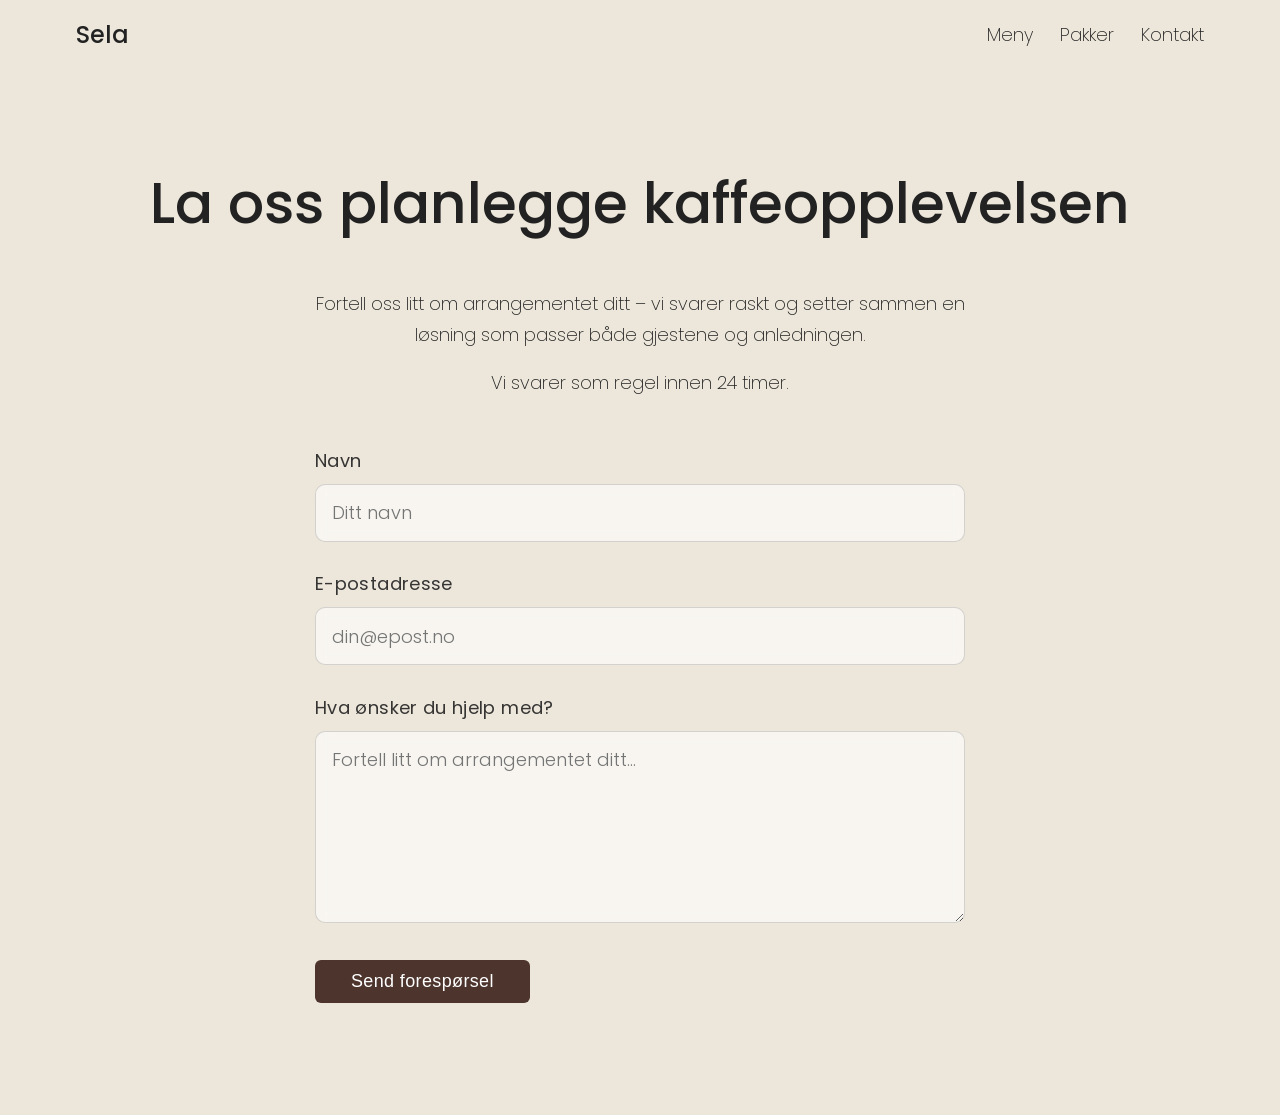
==== pages/kontakt.html @ fc312c96 "improved styling and content" ====
<!DOCTYPE html>
<html lang="no">

<head>
    <meta charset="UTF-8">
    <meta name="viewport" content="width=device-width, initial-scale=1.0">
    <title>Kontakt | Sela</title>
    <link rel="stylesheet" href="../css/styles.css">
    <link href="https://fonts.googleapis.com/css2?family=Poppins:wght@200;500&display=swap" rel="stylesheet">
</head>

<body>

    <header>
        <div class="container">
            <div class="header-wrapper">
                <a href="/index.html">
                    <p class="logo">Sela</p>
                </a>

                <div class="mobile-nav-toggle" id="mobile-nav-toggle" aria-controls="primary-navigation"
                    aria-expanded="false" role="button">
                    <span class="sr-only">Menu</span>
                </div>

                <nav>
                    <ul id="primary-navigation" data-visible="false" class="primary-navigation nav-flex">
                        <li><a href="/pages/meny.html">Meny</a></li>
                        <li><a href="/pages/pakker.html">Pakker</a></li>
                        <li><a href="/pages/kontakt.html">Kontakt</a></li>
                    </ul>
                </nav>
            </div>
        </div>
    </header>

    <main>
        <section id="contact" class="lowtop">
            <div class="container">

                <h1 class="section-title text-center fade-in-up">
                    La oss planlegge kaffeopplevelsen
                </h1>

                <p class="section-content text-center">
                    Fortell oss litt om arrangementet ditt – vi svarer raskt og setter sammen en løsning som passer både
                    gjestene og anledningen.
                </p>

                <div class="section-content text-center" style="margin-bottom: 2rem;">
                    <p>
                        Vi svarer som regel innen 24 timer.
                    </p>
                </div>

                <form action="#" method="post" class="contact-form">

                    <div class="form-group">
                        <label for="navn">Navn</label>
                        <input type="text" id="navn" name="navn" placeholder="Ditt navn" required>
                    </div>

                    <div class="form-group">
                        <label for="epost">E-postadresse</label>
                        <input type="email" id="epost" name="epost" placeholder="din@epost.no" required>
                    </div>

                    <div class="form-group">
                        <label for="melding">Hva ønsker du hjelp med?</label>
                        <textarea id="melding" name="melding" rows="6"
                            placeholder="Fortell litt om arrangementet ditt..." required></textarea>
                    </div>

                    <button type="submit" class="btn">
                        Send forespørsel
                    </button>

                </form>

            </div>
        </section>
    </main>

    <script type="module" src="../js/main.js"></script>
</body>

</html>
---- css/styles.css ----
/* ====================
   Global Styles
==================== */

:root {

    /* Primary light backgrounds */
    --clr-primary-600: #DDCCB7;
    /* Secondary background (header, cards, sections) */
    --clr-primary-700: #EDE7DB;

    /* Green accents */
    --clr-accent: #6A6A53;
    --clr-accent-600: #9B9879;

    /* txt */
    --clr-text-primary: #222222;

    /* cta */
    --clr-contrast-400: #4d342d;


    --ff-primary: 'Poppins', sans-serif;

    --fs-300: clamp(1rem, 0.9565rem + 0.2174vw, 1.125rem);
    --fs-400: clamp(1.2rem, 1.0959rem + 0.5207vw, 1.4994rem);
    --fs-500: clamp(1.44rem, 1.2457rem + 0.9717vw, 1.9988rem);
    --fs-600: clamp(1.7281rem, 1.4025rem + 1.6283vw, 2.6644rem);
    --fs-700: clamp(2.0738rem, 1.5596rem + 2.5707vw, 3.5519rem);
    --fs-800: clamp(2.4881rem, 1.7066rem + 3.9076vw, 4.735rem);
}

*,
*::before,
*::after {
    box-sizing: border-box;
}

::selection {
    background: var(--clr-contrast-400);
    color: #fff;
}

html {
    scroll-behavior: smooth;
}

body {
    font-family: var(--ff-primary);
    font-weight: 200;
    font-size: var(--fs-300);
    line-height: 1.6;
    overflow-x: hidden;
    background-color: var(--clr-primary-700);
    color: var(--clr-text-primary);
    -webkit-font-smoothing: antialiased;
    text-rendering: optimizeLegibility;
}


body,
h1,
h2,
h3,
p,
ul {
    margin: 0;
    padding: 0;
}

.secondary-bg {
    background-color: var(--clr-primary-600);
}

a {
    text-decoration: none;
    color: inherit;
}

a.txt-link {
    text-decoration: underline;
}

a.txt-link:hover {
    color: #2C72F6;
}

button,
.btn {
    border-radius: 10px;
    letter-spacing: 0.02em;
}


/* ====================
   Typography
==================== */

h1 {
    margin-top: 2.5rem;
    font-size: var(--fs-700);
    font-weight: 500;
}

h2 {
    font-size: var(--fs-600);
    font-weight: 500;
}

h3 {
    font-size: var(--fs-300);
    font-weight: 400;
}

p {
    margin-bottom: 1em;
}

.section-title {
    margin-bottom: 2.5rem;
}

.section-content {
    text-align: center;
    max-width: 60ch;
    margin-inline: auto;
    line-height: 1.7;
}

.text-center {
    text-align: center;
}

/* ====================
   Layout
==================== */

section {
    padding: 5rem 0;
}

section.lowtop {
    padding-top: 2rem;
    padding-bottom: 4rem;
}

section.lowbottom {
    padding-top: 4rem;
    padding-bottom: 2rem;
}

.container {
    margin-inline: auto;
    width: min(90%, 70.5rem);
}

.split {
    display: grid;
    grid-template-columns: 1fr;
    gap: 2.5rem;
}


@media (min-width: 50em) {

    section {
        padding: 8rem 0;
    }

    section.lowtop {
        padding-top: 3rem;
        padding-bottom: 7rem;
    }

    section.lowbottom {
        padding-top: 7rem;
        padding-bottom: 3rem;
    }

    .split {
        grid-template-columns: repeat(2, 1fr);
    }

}

/* ====================
   Header
==================== */

header {
    width: 100%;
    color: var(--clr-primary-700);
}

.header-wrapper {
    display: flex;
    justify-content: space-between;
    align-items: center;
    padding: 1rem 0;
}

.logo {
    font-size: var(--fs-400);
    font-weight: 500;
    margin: 0;
    color: var(--clr-text-primary);
}


/* ====================
   Navigation
   ==================== */


nav ul {
    display: flex;
    gap: 1.5em;
    list-style: none;
}

nav a {
    font-weight: 200;
    transition: 200ms ease;
    color: var(--clr-text-primary);
}

nav a:hover {
    color: var(--clr-contrast-400);
}

.sr-only {
    display: none;
}

.mobile-nav-toggle {
    display: none;
}

.primary-navigation {
    list-style: none;
    padding: 0;
    margin: 0;
}


@media (max-width: 35em) {
    .primary-navigation {
        gap: 2em;
        position: fixed;
        inset: 0 0 0 30%;

        padding: min(20vh, 10rem) 2em;
        flex-direction: column;

        transform: translateX(100%);
        transition: transform 350ms ease-out;
        background: var(--cle);
    }

    .primary-navigation[data-visible="true"] {
        transform: translateX(0%);
        z-index: 1000;
    }

    .mobile-nav-toggle {
        position: absolute;
        background: url(/images/burger-menu.svg);
        background-repeat: repeat;
        background-repeat: no-repeat;
        width: 2rem;
        border: 0;
        aspect-ratio: 1;
        top: 1.4rem;
        right: 1.5rem;
        z-index: 9999;
        display: block;
    }

    .mobile-nav-toggle[aria-expanded="true"] {
        background-image: url(/images/close-circle.svg);
    }
}


/* ============================
   Hero carousel
============================ */

.carousel {
    position: relative;
    height: 60vh;
    min-height: 400px;
    overflow: hidden;
}

/* Background slides */
.slide {
    position: absolute;
    inset: 0;
    background-size: cover;
    background-position: center;
    opacity: 0;
    transition: opacity 0.8s ease;
}

/* Active slide */
.slide.active {
    opacity: 1;
}

/* Dark overlay (optional but recommended for text readability) */
.carousel::after {
    content: "";
    position: absolute;
    inset: 0;
    z-index: 1;

    background: linear-gradient(to right,
            rgba(0, 0, 0, 0.8) 0%,
            rgba(0, 0, 0, 0) 100%);
}

/* Text content stays above everything */
.hero-content {
    position: relative;
    z-index: 2;
    color: white;
    display: flex;
    align-items: center;
    height: 100%;

}

.hero-content h1 {
    margin-top: 0;
    margin-bottom: 2rem;
    line-height: 1.4;
    font-size: var(--fs-700);

}

.hero-content p {
    max-width: 450px;
}

@media (max-width: 35em) {
    .carousel::after {
        background: linear-gradient(to right,
                rgba(0, 0, 0, 0.7) 100%,
                rgba(0, 0, 0, 0.7) 100%);
    }
}



/* ====================
   Images
==================== */

img {
    display: block;
    max-width: 100%;
    height: auto;
}

/* ====================
   Buttons
==================== */

button,
.btn {
    padding: 0.6em 2em;
    font-size: var(--fs-300);
    font-weight: 300;
    background: var(--clr-contrast-400);
    border: none;
    color: #fff;
    border-radius: 6px;
    transition: 300ms ease;
    cursor: pointer;
    display: inline-block;
    margin-top: 1rem;
}

button:hover,
.btn:hover {
    transform: scale(1.05);
    opacity: 0.9;
}


/* ============================
   Contact Page Styling
============================ */

.contact-form {
    max-width: 650px;
    margin: 3rem auto 0;
    display: flex;
    flex-direction: column;
    gap: 1.8rem;
}

.form-group {
    display: flex;
    flex-direction: column;
}

.form-group label {
    font-weight: 400;
    font-size: var(--fs-300);
    margin-bottom: 0.5rem;
    letter-spacing: 0.02em;
    opacity: 0.9;
}

.contact-form input,
.contact-form textarea {
    padding: 0.9rem 1rem;
    font-family: var(--ff-primary);
    font-size: var(--fs-300);
    font-weight: 300;
    border: 1px solid rgba(0, 0, 0, 0.15);
    border-radius: 10px;
    background: rgba(255, 255, 255, 0.6);
    transition: 250ms ease;
    backdrop-filter: blur(6px);
}

.contact-form input:focus,
.contact-form textarea:focus {
    border-color: var(--clr-contrast-400);
    box-shadow: 0 8px 20px rgba(0, 0, 0, 0.08);
    outline: none;
    transform: translateY(-1px);
}

.contact-form button.btn {
    align-self: flex-start;
    margin-top: 0.5rem;
}

@media (max-width: 480px) {
    .contact-form {
        width: 90%;
    }
}

/* ============================
   Menyside 
============================ */

.menu-grid {
    display: grid;
    grid-template-columns: repeat(2, minmax(0, 1fr));
    gap: 2.5rem;
    align-items: stretch;
}

.menu-card {
    background: rgba(255, 255, 255, 0.55);
    border-radius: 16px;
    overflow: hidden;
    text-align: center;
    padding-bottom: 1.5rem;
    transition: transform 250ms ease, box-shadow 250ms ease;
    backdrop-filter: blur(8px);
    border: 1px solid rgba(0, 0, 0, 0.05);
}

.menu-card img {
    width: 100%;
    height: 200px;
    object-fit: cover;
    transition: transform 400ms ease;
}

.menu-card h3 {
    margin-top: 1.2rem;
    margin-bottom: 0.4rem;
    font-weight: 500;
}

.menu-card p {
    padding: 0 1.2rem;
    font-size: var(--fs-300);
    opacity: 0.8;
}

.menu-card:hover {
    transform: translateY(-6px);
    box-shadow: 0 20px 40px rgba(0, 0, 0, 0.12);
}

.menu-card:hover img {
    transform: scale(1.05);
}

@media (max-width: 600px) {
    .menu-grid {
        grid-template-columns: 1fr;
    }
}


/* ============================
   Animations 
============================ */

@keyframes fadeInUp {
    from {
        opacity: 0;
        transform: translateY(20px);
    }

    to {
        opacity: 1;
        transform: translateY(0);
    }
}

.fade-in-up {
    animation: fadeInUp 0.8s ease forwards;
}


@keyframes slideInLeft {
    from {
        opacity: 0;
        transform: translateX(-30px);
    }

    to {
        opacity: 1;
        transform: translateX(0);
    }
}

.slide-in-left {
    animation: slideInLeft 0.8s ease forwards;
    display: inline-block;
}

.fade-in-up,
.slide-in-left {
    opacity: 0;

}
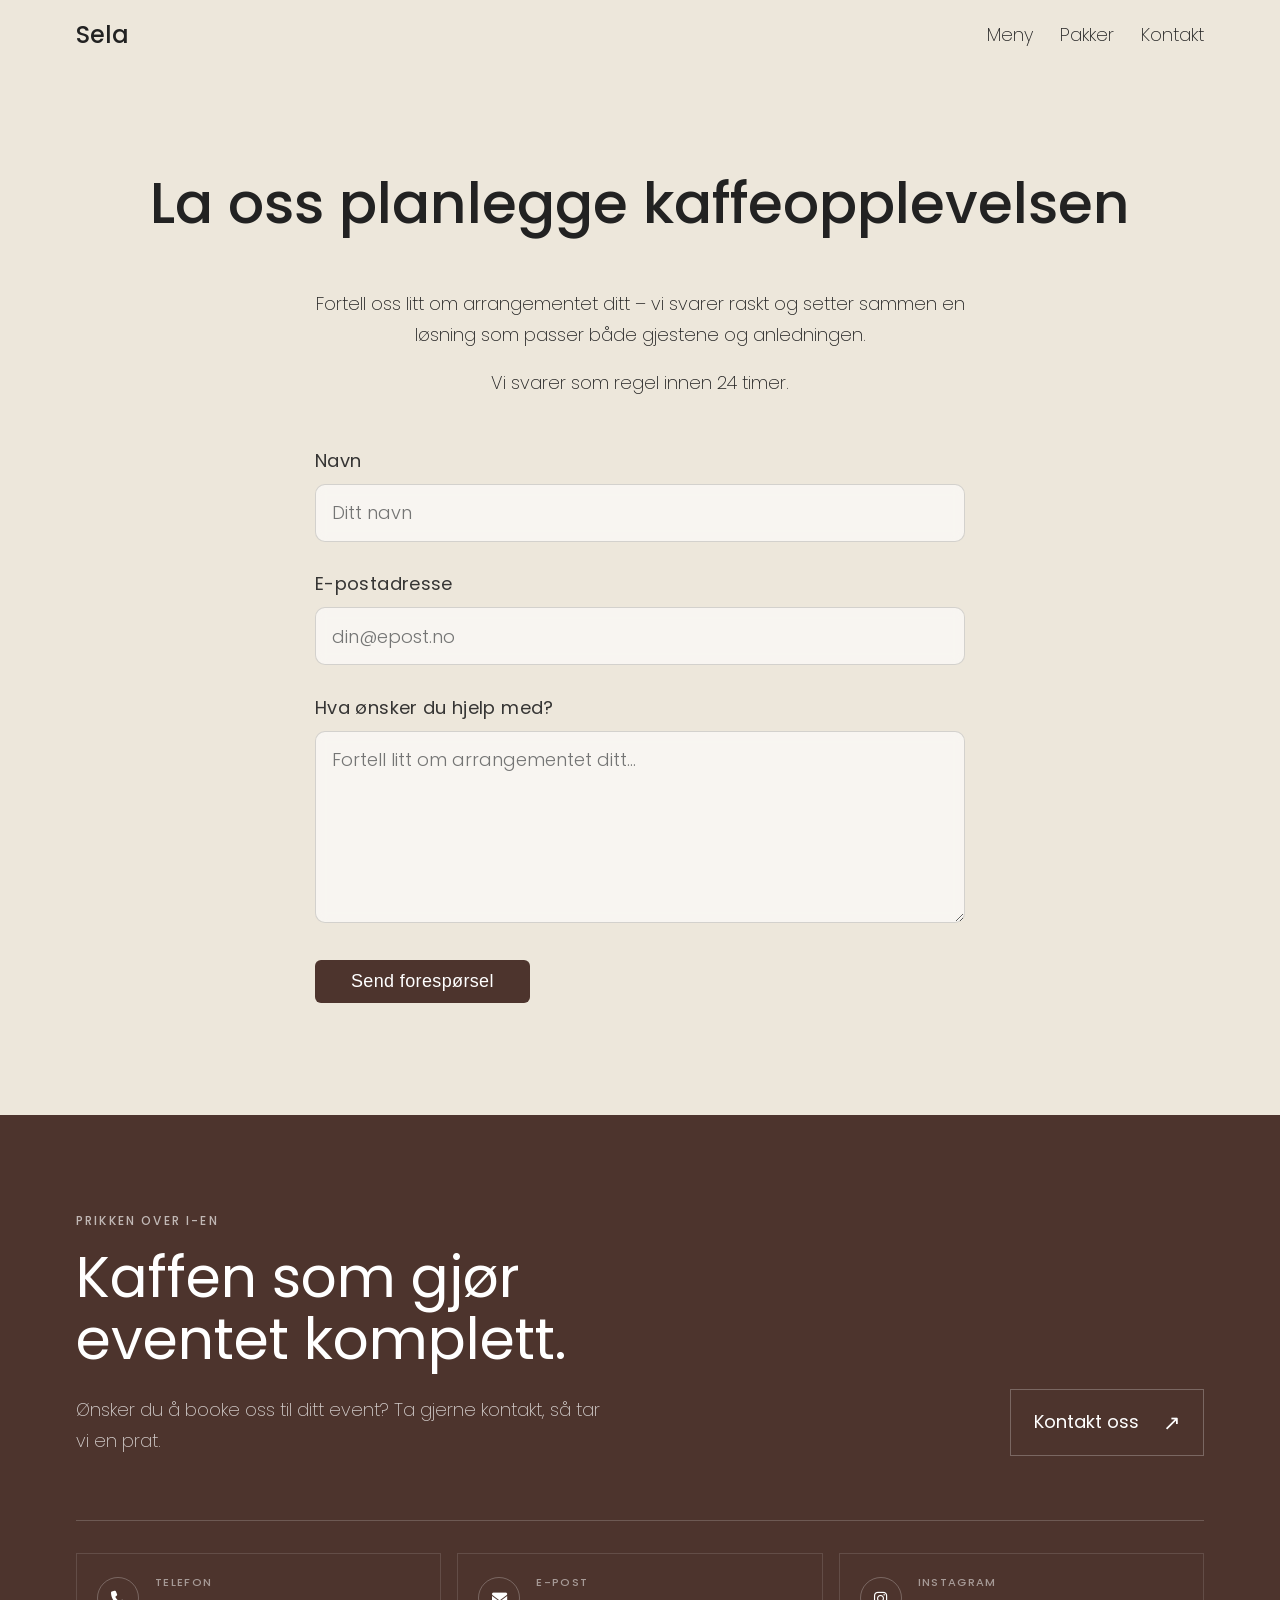
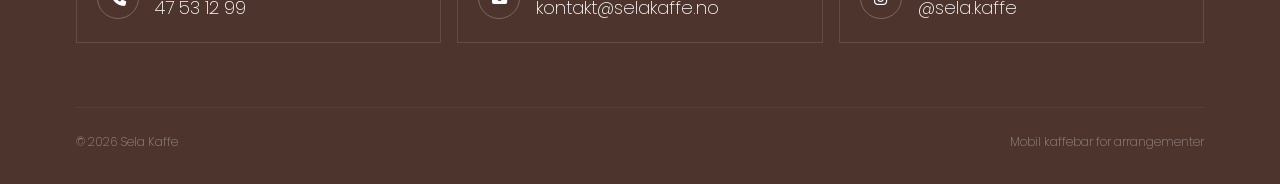
==== commit efda502d: "improved footer content and styling" ====
--- a/pages/kontakt.html
+++ b/pages/kontakt.html
@@ -7,6 +7,9 @@
     <title>Kontakt | Sela</title>
     <link rel="stylesheet" href="../css/styles.css">
     <link href="https://fonts.googleapis.com/css2?family=Poppins:wght@200;500&display=swap" rel="stylesheet">
+    <link rel="stylesheet" href="https://cdnjs.cloudflare.com/ajax/libs/font-awesome/6.5.1/css/all.min.css"
+        integrity="sha512-DTOQO9RWCH3ppGqcWaEA1BIZOC6xxalwEsw9c2QQeAIftl+Vegovlnee1c9QX4TctnWMn13TZye+giMm8e2LwA=="
+        crossorigin="anonymous" referrerpolicy="no-referrer" />
 </head>
 
 <body>
@@ -81,6 +84,80 @@
         </section>
     </main>
 
+    <footer class="footer">
+        <div class="container">
+
+            <div class="footer-top">
+                <div class="footer-intro">
+                    <p class="footer-eyebrow">PRIKKEN OVER I-EN</p>
+
+                    <h2>Kaffen som gjør<br>eventet komplett.</h2>
+
+                    <p class="footer-description">
+                        Ønsker du å booke oss til ditt event?
+                        Ta gjerne kontakt, så tar vi en prat.
+                    </p>
+                </div>
+
+                <a href="/pages/kontakt.html" class="footer-cta">
+                    <span>Kontakt oss</span>
+                    <span class="footer-cta-arrow">↗</span>
+                </a>
+            </div>
+
+
+            <div class="footer-divider"></div>
+
+
+            <div class="footer-contact">
+
+                <a href="tel:+4747531299" class="contact-link">
+                    <span class="contact-icon">
+                        <i class="fa-solid fa-phone"></i>
+                    </span>
+
+                    <span class="contact-text">
+                        <small>Telefon</small>
+                        <span>47 53 12 99</span>
+                    </span>
+                </a>
+
+
+                <a href="mailto:kontakt@selakaffe.no" class="contact-link">
+                    <span class="contact-icon">
+                        <i class="fa-solid fa-envelope"></i>
+                    </span>
+
+                    <span class="contact-text">
+                        <small>E-post</small>
+                        <span>kontakt@selakaffe.no</span>
+                    </span>
+                </a>
+
+
+                <a href="https://instagram.com/sela.kaffe" target="_blank" rel="noopener noreferrer"
+                    class="contact-link">
+                    <span class="contact-icon">
+                        <i class="fa-brands fa-instagram"></i>
+                    </span>
+
+                    <span class="contact-text">
+                        <small>Instagram</small>
+                        <span>@sela.kaffe</span>
+                    </span>
+                </a>
+
+            </div>
+
+
+            <div class="footer-bottom">
+                <p>© 2026 Sela Kaffe</p>
+                <p>Mobil kaffebar for arrangementer</p>
+            </div>
+
+        </div>
+    </footer>
+
     <script type="module" src="../js/main.js"></script>
 </body>
 
--- a/css/styles.css
+++ b/css/styles.css
@@ -1,5 +1,6 @@
 /* ====================
-   Global Styles
+   Global Stylesssh -T git@github.com
+
 ==================== */
 
 :root {
@@ -69,7 +70,7 @@
 }
 
 .secondary-bg {
-    background-color: var(--clr-primary-600);
+    background-color: var(--clr-accent-600);
 }
 
 a {
@@ -158,6 +159,7 @@
     display: grid;
     grid-template-columns: 1fr;
     gap: 2.5rem;
+    align-items: center;
 }
 
 
@@ -288,7 +290,7 @@
 
 .carousel {
     position: relative;
-    height: 60vh;
+    height: 85vh;
     min-height: 400px;
     overflow: hidden;
 }
@@ -303,12 +305,10 @@
     transition: opacity 0.8s ease;
 }
 
-/* Active slide */
 .slide.active {
     opacity: 1;
 }
 
-/* Dark overlay (optional but recommended for text readability) */
 .carousel::after {
     content: "";
     position: absolute;
@@ -316,11 +316,10 @@
     z-index: 1;
 
     background: linear-gradient(to right,
-            rgba(0, 0, 0, 0.8) 0%,
+            rgba(0, 0, 0, 0.6) 0%,
             rgba(0, 0, 0, 0) 100%);
 }
 
-/* Text content stays above everything */
 .hero-content {
     position: relative;
     z-index: 2;
@@ -328,7 +327,6 @@
     display: flex;
     align-items: center;
     height: 100%;
-
 }
 
 .hero-content h1 {
@@ -361,6 +359,12 @@
     display: block;
     max-width: 100%;
     height: auto;
+}
+
+.image-container {
+    position: relative;
+    overflow: hidden;
+    border-radius: 16px;
 }
 
 /* ====================
@@ -382,11 +386,24 @@
     margin-top: 1rem;
 }
 
+.hero-btn {
+    background: var(--clr-accent);
+}
+
 button:hover,
 .btn:hover {
     transform: scale(1.05);
     opacity: 0.9;
 }
+
+
+/* ============================
+   Home Page Styling
+============================ */
+.about-overview .split {
+    justify-content: reverse;
+}
+
 
 
 /* ============================
@@ -447,15 +464,238 @@
 }
 
 /* ============================
+   Footer
+============================ */
+
+.footer {
+    background: var(--clr-contrast-400);
+    color: #fff;
+    padding: 6rem 0 2rem;
+}
+
+
+/* Top section */
+
+.footer-top {
+    display: flex;
+    justify-content: space-between;
+    align-items: flex-end;
+    gap: 3rem;
+}
+
+.footer-intro {
+    max-width: 650px;
+}
+
+.footer-eyebrow {
+    margin-bottom: 1rem;
+    font-size: 0.75rem;
+    font-weight: 500;
+    letter-spacing: 0.18em;
+    text-transform: uppercase;
+    opacity: 0.65;
+}
+
+.footer h2 {
+    margin-bottom: 1.5rem;
+    font-size: var(--fs-700);
+    line-height: 1.1;
+    font-weight: 400;
+}
+
+.footer-description {
+    max-width: 48ch;
+    margin-bottom: 0;
+    font-size: var(--fs-300);
+    line-height: 1.7;
+    opacity: 0.75;
+}
+
+
+/* CTA */
+
+.footer-cta {
+    display: inline-flex;
+    align-items: center;
+    gap: 1.5rem;
+
+    padding: 1rem 1.4rem;
+    border: 1px solid rgba(255, 255, 255, 0.25);
+
+    font-size: var(--fs-300);
+    font-weight: 400;
+
+    transition:
+        background 250ms ease,
+        color 250ms ease,
+        transform 250ms ease;
+}
+
+.footer-cta-arrow {
+    font-size: 1.3rem;
+    transition: transform 250ms ease;
+}
+
+.footer-cta:hover {
+    background: #fff;
+    color: var(--clr-contrast-400);
+    transform: translateY(-3px);
+}
+
+.footer-cta:hover .footer-cta-arrow {
+    transform: translate(3px, -3px);
+}
+
+
+/* Divider */
+
+.footer-divider {
+    width: 100%;
+    height: 1px;
+    margin: 4rem 0 2rem;
+    background: rgba(255, 255, 255, 0.18);
+}
+
+
+/* Contact links */
+
+.footer-contact {
+    display: grid;
+    grid-template-columns: repeat(3, 1fr);
+    gap: 1rem;
+}
+
+.contact-link {
+    display: flex;
+    align-items: center;
+    gap: 1rem;
+
+    padding: 1.25rem;
+
+    border: 1px solid rgba(255, 255, 255, 0.12);
+
+    transition:
+        background 250ms ease,
+        border-color 250ms ease,
+        transform 250ms ease;
+}
+
+.contact-link:hover {
+    background: rgba(255, 255, 255, 0.08);
+    border-color: rgba(255, 255, 255, 0.3);
+    transform: translateY(-3px);
+}
+
+
+/* Icons */
+
+.contact-icon {
+    display: grid;
+    place-items: center;
+
+    width: 42px;
+    height: 42px;
+
+    border: 1px solid rgba(255, 255, 255, 0.25);
+    border-radius: 50%;
+
+    flex-shrink: 0;
+}
+
+.contact-icon i {
+    font-size: 0.95rem;
+}
+
+
+/* Contact text */
+
+.contact-text {
+    display: flex;
+    flex-direction: column;
+    gap: 0.1rem;
+}
+
+.contact-text small {
+    font-size: 0.7rem;
+    font-weight: 500;
+    letter-spacing: 0.12em;
+    text-transform: uppercase;
+    opacity: 0.5;
+}
+
+.contact-text span {
+    font-size: var(--fs-300);
+}
+
+
+/* Bottom */
+
+.footer-bottom {
+    display: flex;
+    justify-content: space-between;
+    gap: 1rem;
+
+    margin-top: 4rem;
+    padding-top: 1.5rem;
+
+    border-top: 1px solid rgba(255, 255, 255, 0.12);
+
+    font-size: 0.75rem;
+    opacity: 0.45;
+}
+
+.footer-bottom p {
+    margin: 0;
+}
+
+
+/* ============================
+   Footer Responsive
+============================ */
+
+@media (max-width: 800px) {
+
+    .footer {
+        padding: 5rem 0 2rem;
+    }
+
+    .footer-top {
+        flex-direction: column;
+        align-items: flex-start;
+    }
+
+    .footer-cta {
+        margin-top: 0.5rem;
+    }
+
+    .footer-contact {
+        grid-template-columns: 1fr;
+    }
+
+}
+
+
+@media (max-width: 500px) {
+
+    .footer h2 {
+        font-size: var(--fs-600);
+    }
+
+    .footer-divider {
+        margin: 3rem 0 1.5rem;
+    }
+
+    .footer-bottom {
+        flex-direction: column;
+        gap: 0.4rem;
+        margin-top: 3rem;
+    }
+
+}
+
+/* ============================
    Menyside 
 ============================ */
-
-.menu-grid {
-    display: grid;
-    grid-template-columns: repeat(2, minmax(0, 1fr));
-    gap: 2.5rem;
-    align-items: stretch;
-}
 
 .menu-card {
     background: rgba(255, 255, 255, 0.55);
@@ -469,9 +709,11 @@
 }
 
 .menu-card img {
+    display: block;
     width: 100%;
-    height: 200px;
+    aspect-ratio: 4 / 3;
     object-fit: cover;
+    object-position: center;
     transition: transform 400ms ease;
 }
 
@@ -488,17 +730,128 @@
 }
 
 .menu-card:hover {
-    transform: translateY(-6px);
     box-shadow: 0 20px 40px rgba(0, 0, 0, 0.12);
 }
 
 .menu-card:hover img {
-    transform: scale(1.05);
-}
-
+    transform: scale(1.02);
+}
+
+.menu-grid {
+    display: grid;
+    grid-template-columns: repeat(2, minmax(280px, 1fr));
+    gap: 2rem;
+    align-items: stretch;
+}
+
+/* Large screens */
+@media (min-width: 1200px) {
+    .menu-grid {
+        grid-template-columns: repeat(4, minmax(0, 1fr));
+    }
+}
+
+/* Mobile */
 @media (max-width: 600px) {
     .menu-grid {
         grid-template-columns: 1fr;
+    }
+}
+
+@media (max-width: 600px) {
+    .menu-grid {
+        grid-template-columns: 1fr;
+    }
+}
+
+/* ============================
+   Pakker Page Styling
+============================ */
+
+
+.packages-grid {
+    margin-top: 4rem;
+    gap: 2rem;
+    align-items: stretch;
+}
+
+.package-card {
+    position: relative;
+    background: rgba(255, 255, 255, 0.72);
+    padding: 2.5rem;
+    border-radius: 20px;
+    box-shadow: 0 15px 40px rgba(0, 0, 0, 0.08);
+    backdrop-filter: blur(8px);
+    display: flex;
+    flex-direction: column;
+    transition: transform 250ms ease, box-shadow 250ms ease;
+}
+
+.package-label {
+    display: inline-block;
+    align-self: flex-start;
+    margin-bottom: 1.2rem;
+    padding: 0.35rem 0.8rem;
+    background: rgba(106, 106, 83, 0.12);
+    color: var(--clr-accent);
+    border-radius: 999px;
+    font-size: 0.75rem;
+    font-weight: 500;
+    letter-spacing: 0.06em;
+    text-transform: uppercase;
+}
+
+.package-card h3 {
+    margin-bottom: 0.8rem;
+    font-size: var(--fs-400);
+    font-weight: 500;
+    color: var(--clr-contrast-400);
+}
+
+.package-description {
+    margin-bottom: 1.8rem;
+    max-width: 45ch;
+    opacity: 0.8;
+}
+
+.package-card ul {
+    list-style: none;
+    display: grid;
+    gap: 0.9rem;
+    margin-top: auto;
+}
+
+.package-card li {
+    position: relative;
+    padding-left: 1.6rem;
+}
+
+.package-card li::before {
+    content: "✓";
+    position: absolute;
+    left: 0;
+    top: 0;
+    color: var(--clr-accent);
+    font-weight: 500;
+}
+
+.package-card--premium {
+    background: var(--clr-primary-700);
+}
+
+.package-card--premium .package-label {
+    background: var(--clr-accent);
+    color: white;
+}
+
+/* Mobile */
+@media (max-width: 600px) {
+    .packages-grid {
+        margin-top: 3rem;
+    }
+
+    .package-card {
+        padding: 2rem 1.5rem;
     }
 }
 
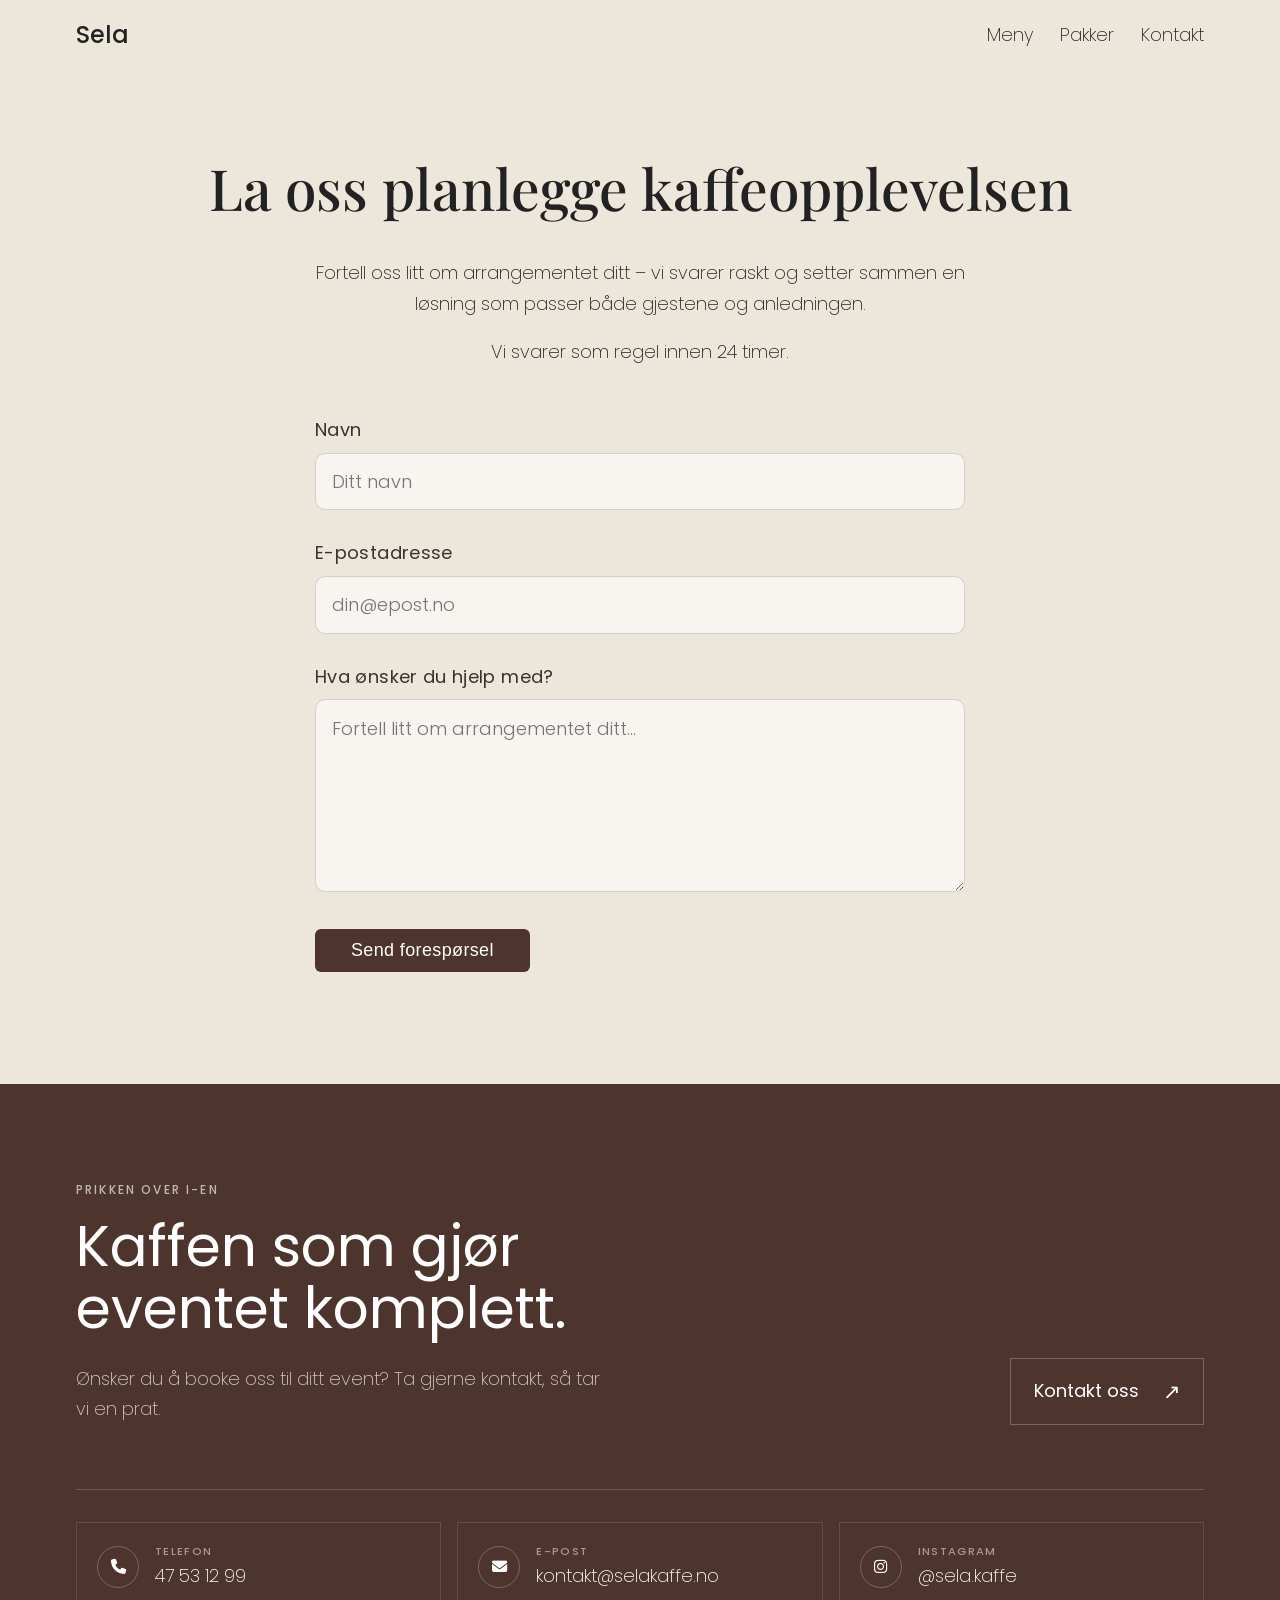
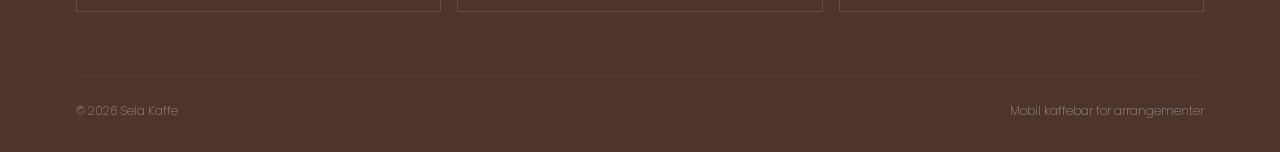
==== commit 5e29297f: "implemented new H1 font" ====
--- a/pages/kontakt.html
+++ b/pages/kontakt.html
@@ -10,6 +10,8 @@
     <link rel="stylesheet" href="https://cdnjs.cloudflare.com/ajax/libs/font-awesome/6.5.1/css/all.min.css"
         integrity="sha512-DTOQO9RWCH3ppGqcWaEA1BIZOC6xxalwEsw9c2QQeAIftl+Vegovlnee1c9QX4TctnWMn13TZye+giMm8e2LwA=="
         crossorigin="anonymous" referrerpolicy="no-referrer" />
+    <link href="https://fonts.googleapis.com/css2?family=Playfair+Display:wght@400;500;600&display=swap"
+        rel="stylesheet">
 </head>
 
 <body>
--- a/css/styles.css
+++ b/css/styles.css
@@ -1,6 +1,5 @@
 /* ====================
    Global Stylesssh -T git@github.com
-
 ==================== */
 
 :root {
@@ -22,6 +21,7 @@
 
 
     --ff-primary: 'Poppins', sans-serif;
+    --ff-display: 'Playfair Display', serif;
 
     --fs-300: clamp(1rem, 0.9565rem + 0.2174vw, 1.125rem);
     --fs-400: clamp(1.2rem, 1.0959rem + 0.5207vw, 1.4994rem);
@@ -99,9 +99,12 @@
 
 h1 {
     margin-top: 2.5rem;
+    font-family: var(--ff-display);
     font-size: var(--fs-700);
     font-weight: 500;
-}
+    line-height: 1.05;
+}
+
 
 h2 {
     font-size: var(--fs-600);
@@ -316,7 +319,7 @@
     z-index: 1;
 
     background: linear-gradient(to right,
-            rgba(0, 0, 0, 0.6) 0%,
+            rgba(0, 0, 0, 0.7) 0%,
             rgba(0, 0, 0, 0) 100%);
 }
 
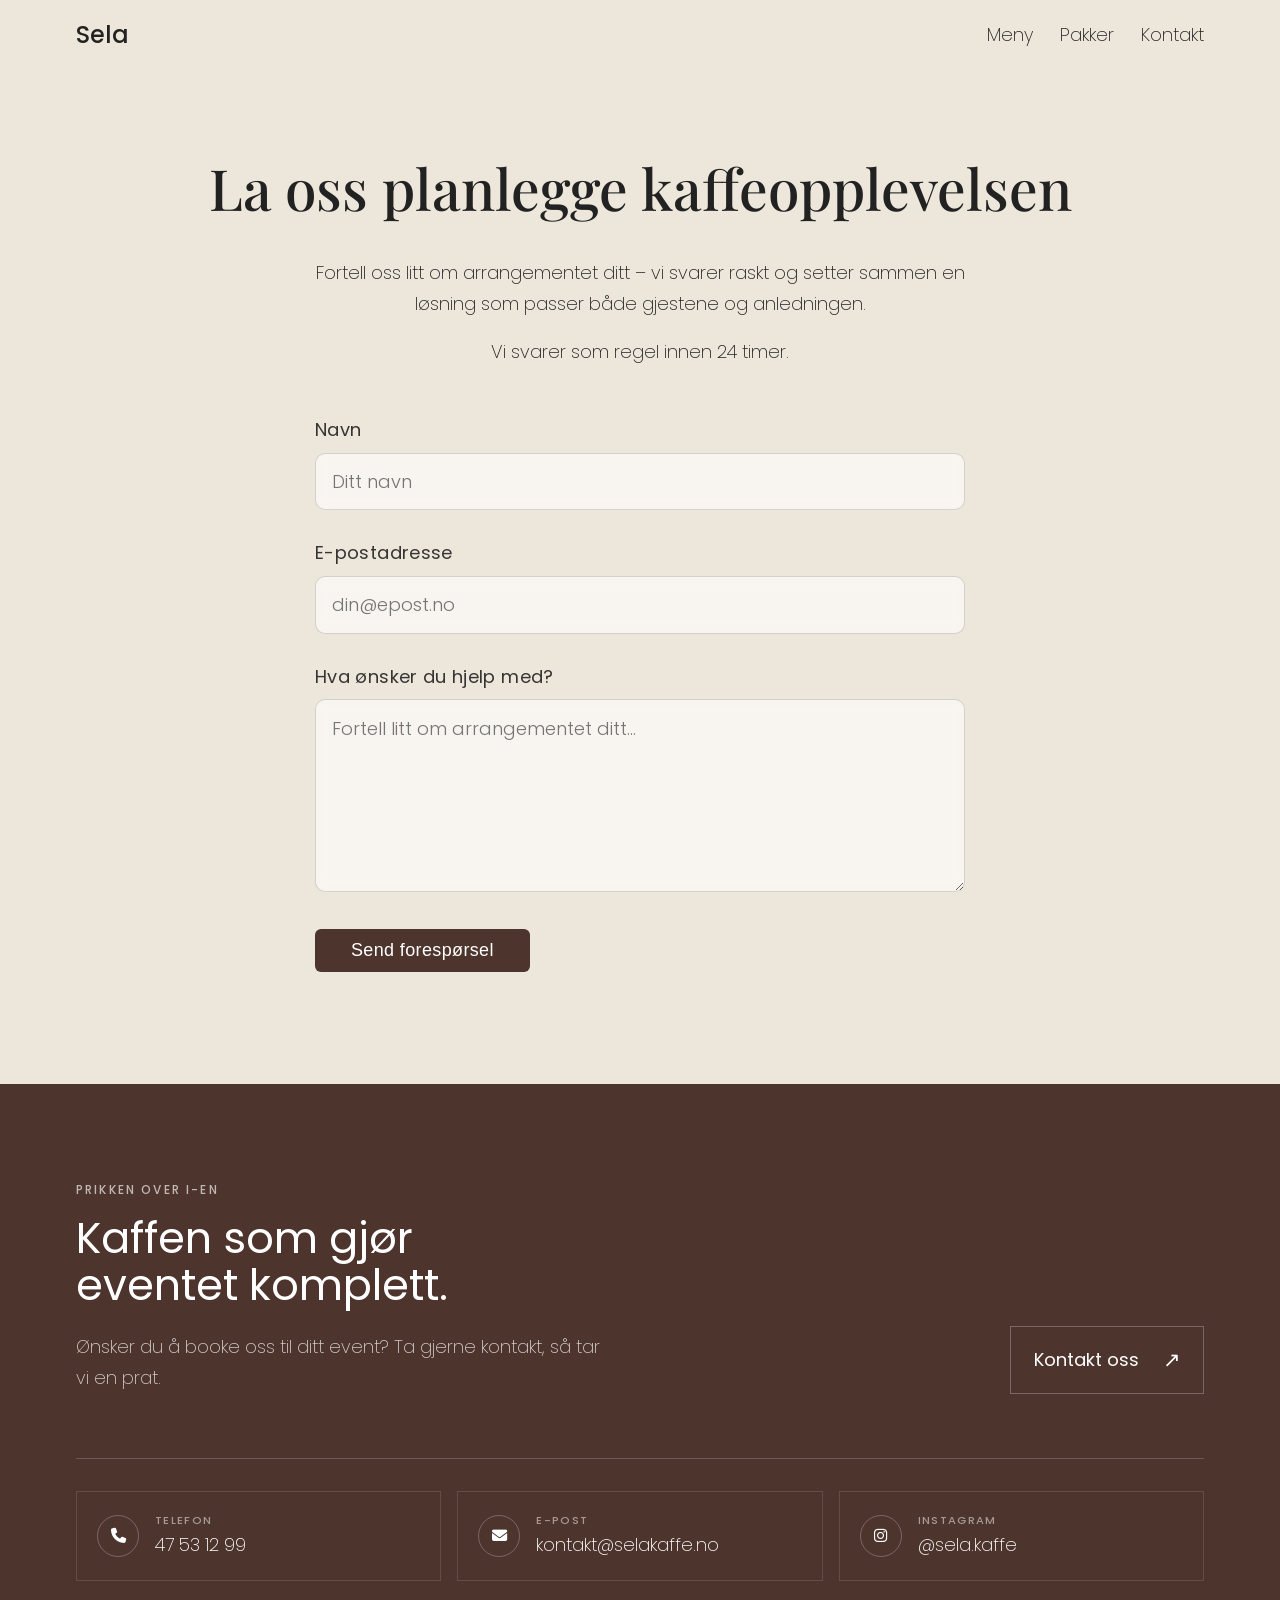
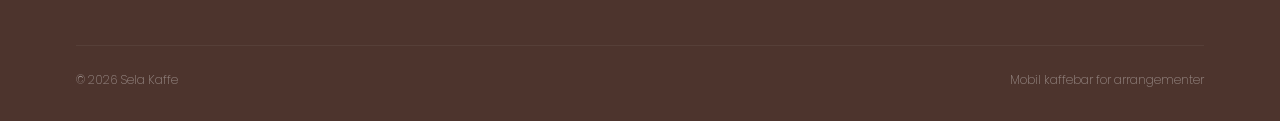
==== commit c798dc65: "fixed broken links" ====
--- a/pages/kontakt.html
+++ b/pages/kontakt.html
@@ -19,7 +19,7 @@
     <header>
         <div class="container">
             <div class="header-wrapper">
-                <a href="/index.html">
+                <a href="index.html">
                     <p class="logo">Sela</p>
                 </a>
 
@@ -30,9 +30,9 @@
 
                 <nav>
                     <ul id="primary-navigation" data-visible="false" class="primary-navigation nav-flex">
-                        <li><a href="/pages/meny.html">Meny</a></li>
-                        <li><a href="/pages/pakker.html">Pakker</a></li>
-                        <li><a href="/pages/kontakt.html">Kontakt</a></li>
+                        <li><a href="pages/meny.html">Meny</a></li>
+                        <li><a href="pages/pakker.html">Pakker</a></li>
+                        <li><a href="pages/kontakt.html">Kontakt</a></li>
                     </ul>
                 </nav>
             </div>
@@ -101,7 +101,7 @@
                     </p>
                 </div>
 
-                <a href="/pages/kontakt.html" class="footer-cta">
+                <a href="pages/kontakt.html" class="footer-cta">
                     <span>Kontakt oss</span>
                     <span class="footer-cta-arrow">↗</span>
                 </a>
--- a/css/styles.css
+++ b/css/styles.css
@@ -501,7 +501,7 @@
 
 .footer h2 {
     margin-bottom: 1.5rem;
-    font-size: var(--fs-700);
+    font-size: var(--fs-600);
     line-height: 1.1;
     font-weight: 400;
 }
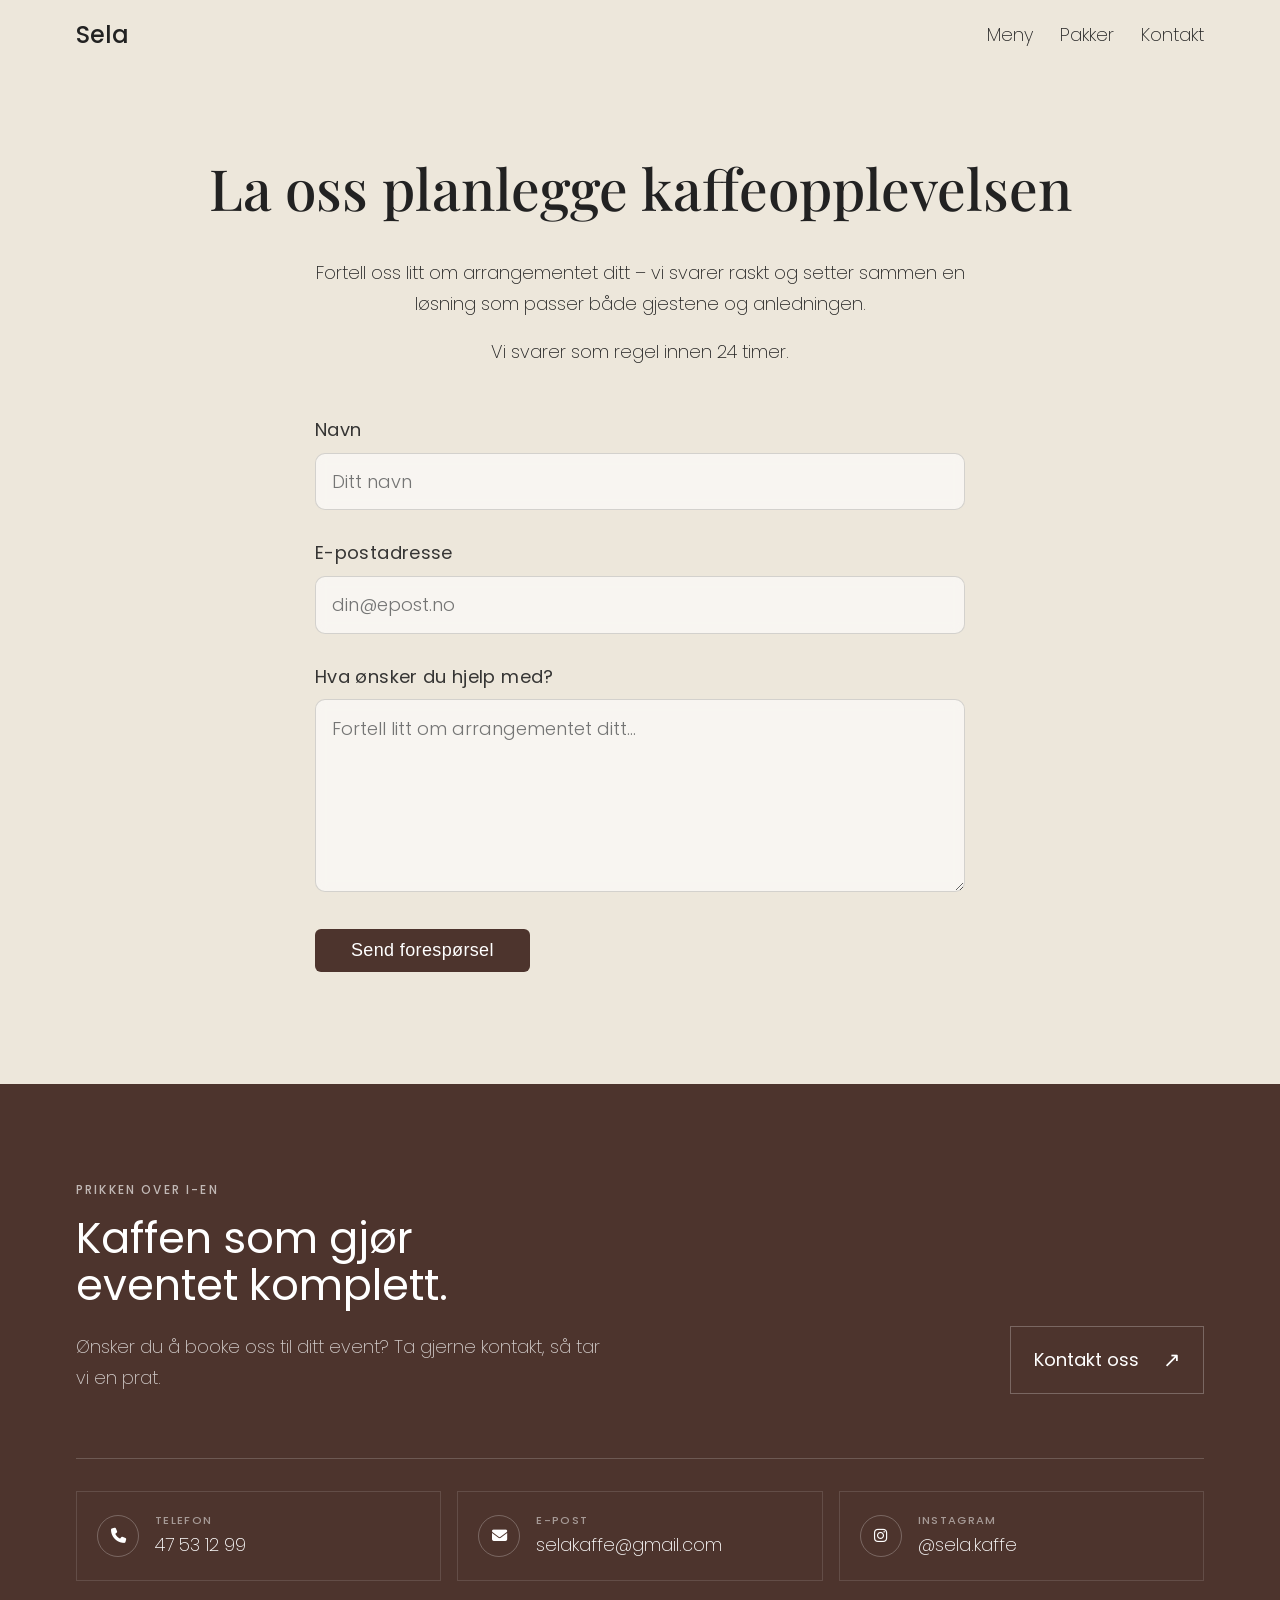
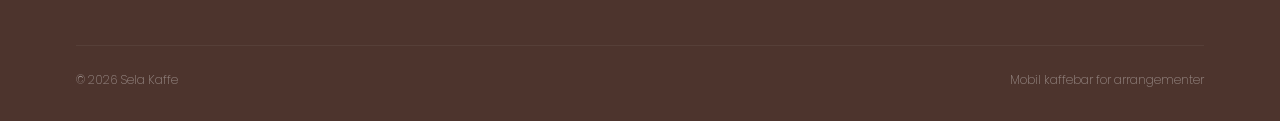
==== commit 1952916a: "improved text for home page" ====
--- a/pages/kontakt.html
+++ b/pages/kontakt.html
@@ -19,7 +19,7 @@
     <header>
         <div class="container">
             <div class="header-wrapper">
-                <a href="index.html">
+                <a href="../index.html">
                     <p class="logo">Sela</p>
                 </a>
 
@@ -30,9 +30,9 @@
 
                 <nav>
                     <ul id="primary-navigation" data-visible="false" class="primary-navigation nav-flex">
-                        <li><a href="pages/meny.html">Meny</a></li>
-                        <li><a href="pages/pakker.html">Pakker</a></li>
-                        <li><a href="pages/kontakt.html">Kontakt</a></li>
+                        <li><a href="meny.html">Meny</a></li>
+                        <li><a href="pakker.html">Pakker</a></li>
+                        <li><a href="kontakt.html">Kontakt</a></li>
                     </ul>
                 </nav>
             </div>
@@ -58,21 +58,23 @@
                     </p>
                 </div>
 
-                <form action="#" method="post" class="contact-form">
+                <form action="https://api.web3forms.com/submit" method="POST" class="contact-form">
+
+                    <input type="hidden" name="access_key" value="522434d1-e614-467f-b7b0-40f88c09d40f">
 
                     <div class="form-group">
                         <label for="navn">Navn</label>
-                        <input type="text" id="navn" name="navn" placeholder="Ditt navn" required>
+                        <input type="text" id="navn" name="name" placeholder="Ditt navn" required>
                     </div>
 
                     <div class="form-group">
                         <label for="epost">E-postadresse</label>
-                        <input type="email" id="epost" name="epost" placeholder="din@epost.no" required>
+                        <input type="email" id="epost" name="email" placeholder="din@epost.no" required>
                     </div>
 
                     <div class="form-group">
                         <label for="melding">Hva ønsker du hjelp med?</label>
-                        <textarea id="melding" name="melding" rows="6"
+                        <textarea id="melding" name="message" rows="6"
                             placeholder="Fortell litt om arrangementet ditt..." required></textarea>
                     </div>
 
@@ -81,7 +83,6 @@
                     </button>
 
                 </form>
-
             </div>
         </section>
     </main>
@@ -101,7 +102,7 @@
                     </p>
                 </div>
 
-                <a href="pages/kontakt.html" class="footer-cta">
+                <a href="kontakt.html" class="footer-cta">
                     <span>Kontakt oss</span>
                     <span class="footer-cta-arrow">↗</span>
                 </a>
@@ -125,14 +126,14 @@
                 </a>
 
 
-                <a href="mailto:kontakt@selakaffe.no" class="contact-link">
+                <a href="mailto:selakaffe@gmail.com" class="contact-link">
                     <span class="contact-icon">
                         <i class="fa-solid fa-envelope"></i>
                     </span>
 
                     <span class="contact-text">
                         <small>E-post</small>
-                        <span>kontakt@selakaffe.no</span>
+                        <span>selakaffe@gmail.com</span>
                     </span>
                 </a>
 
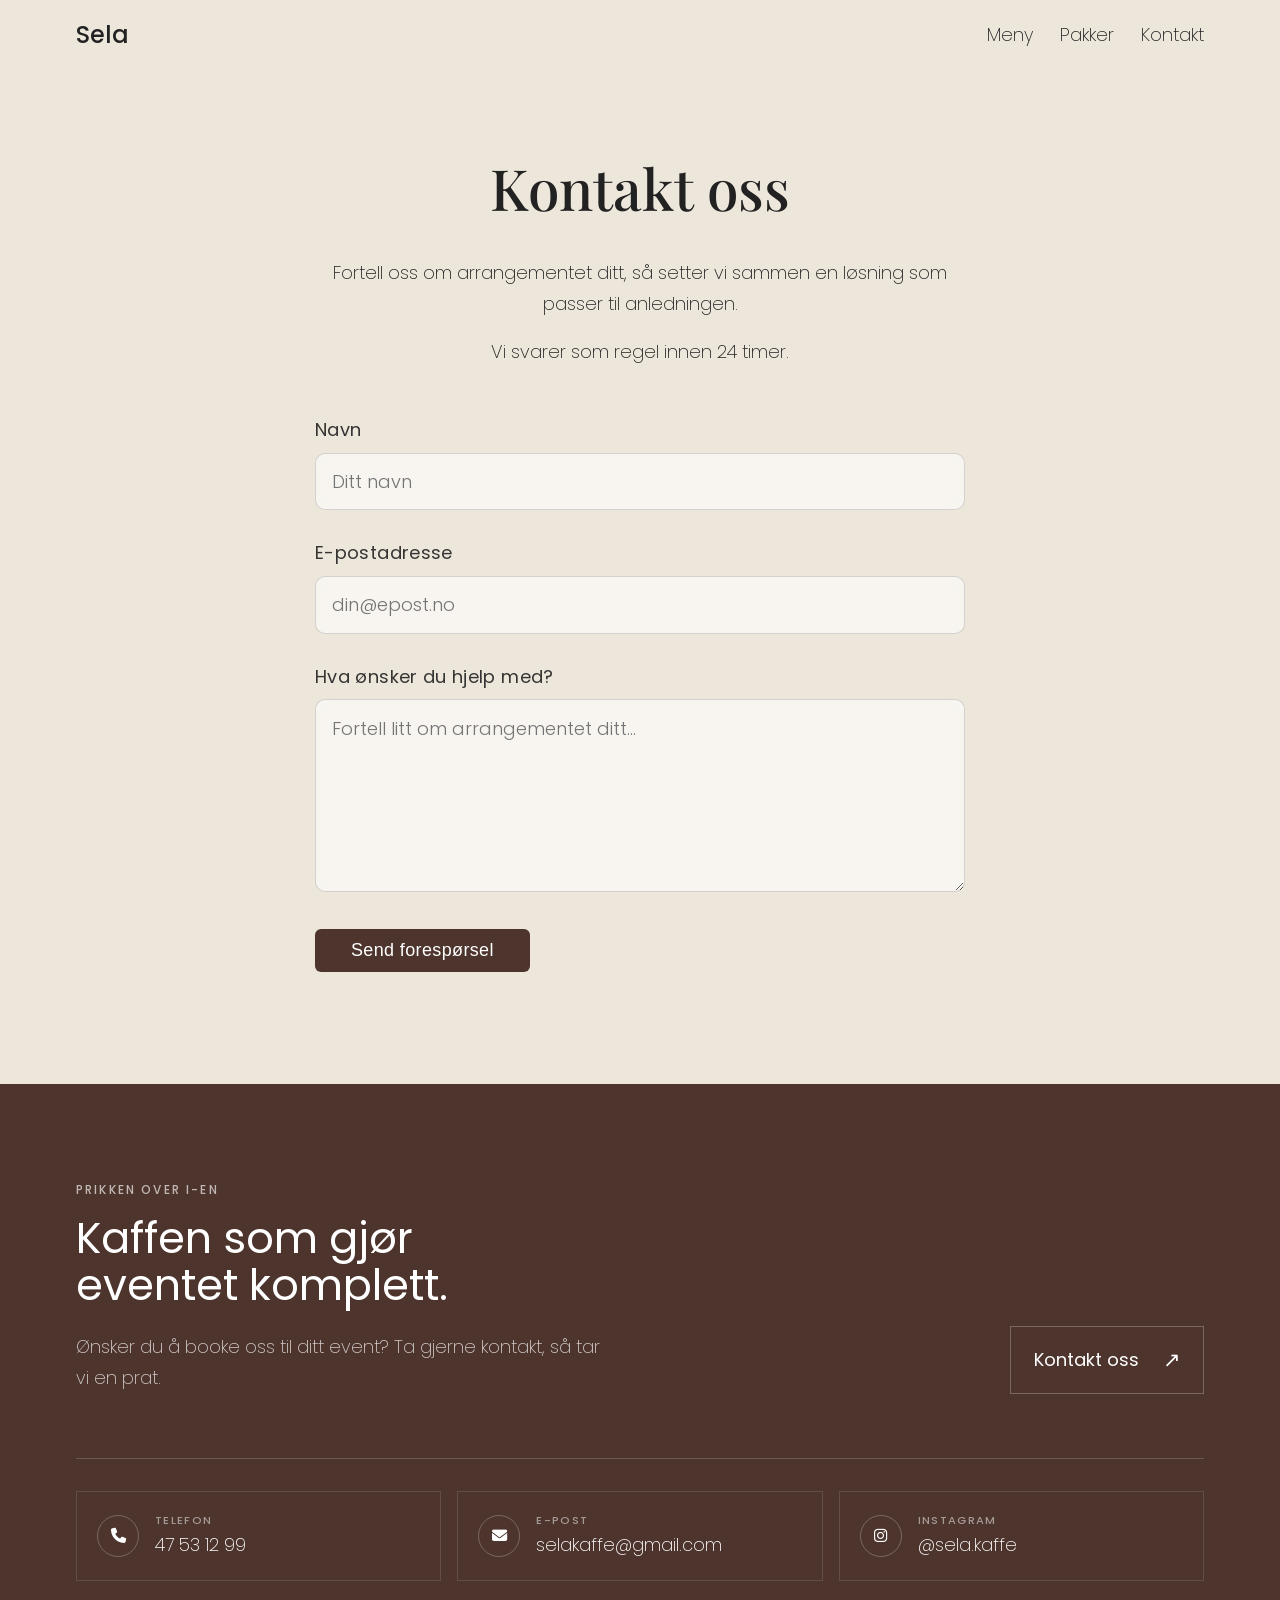
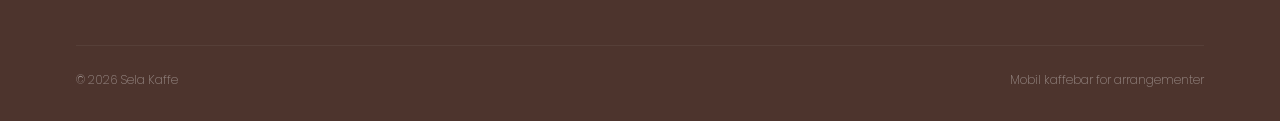
==== commit 86b7d764: "adjustet text on contact page" ====
--- a/pages/kontakt.html
+++ b/pages/kontakt.html
@@ -44,12 +44,12 @@
             <div class="container">
 
                 <h1 class="section-title text-center fade-in-up">
-                    La oss planlegge kaffeopplevelsen
+                    Kontakt oss
                 </h1>
 
                 <p class="section-content text-center">
-                    Fortell oss litt om arrangementet ditt – vi svarer raskt og setter sammen en løsning som passer både
-                    gjestene og anledningen.
+                    Fortell oss om arrangementet ditt, så setter vi sammen en løsning som passer
+                    til anledningen.
                 </p>
 
                 <div class="section-content text-center" style="margin-bottom: 2rem;">
--- a/css/styles.css
+++ b/css/styles.css
@@ -287,72 +287,196 @@
 }
 
 
+
+
 /* ============================
-   Hero carousel
+   Hero
 ============================ */
+
+.hero {
+    background: var(--clr-primary-700);
+}
 
 .carousel {
     position: relative;
-    height: 85vh;
-    min-height: 400px;
+    height: calc(80vh - 2rem);
+    min-height: 600px;
     overflow: hidden;
-}
+    background: #222;
+}
+
 
 /* Background slides */
+
 .slide {
     position: absolute;
     inset: 0;
+
     background-size: cover;
     background-position: center;
+
     opacity: 0;
-    transition: opacity 0.8s ease;
+    transform: scale(1.04);
+
+    transition:
+        opacity 1s ease,
+        transform 6s ease;
 }
 
 .slide.active {
     opacity: 1;
-}
-
-.carousel::after {
-    content: "";
+    transform: scale(1);
+}
+
+
+/* Image overlay */
+
+.hero-shade {
     position: absolute;
     inset: 0;
     z-index: 1;
 
-    background: linear-gradient(to right,
-            rgba(0, 0, 0, 0.7) 0%,
-            rgba(0, 0, 0, 0) 100%);
-}
+    background:
+        linear-gradient(90deg,
+            rgba(34, 26, 22, 0.68) 0%,
+            rgba(34, 26, 22, 0.38) 38%,
+            rgba(34, 26, 22, 0.08) 75%);
+}
+
+
+/* Hero content */
 
 .hero-content {
     position: relative;
     z-index: 2;
-    color: white;
+
+    height: 100%;
+
     display: flex;
     align-items: center;
-    height: 100%;
-}
-
-.hero-content h1 {
-    margin-top: 0;
+
+    color: #fff;
+}
+
+.hero-card {
+    width: min(540px, 100%);
+
+    padding: 2.5rem;
+
+    border: 1px solid rgba(255, 255, 255, 0.22);
+    border-radius: 16px;
+
+    background: rgba(34, 26, 22, 0.22);
+
+    backdrop-filter: blur(10px);
+    -webkit-backdrop-filter: blur(10px);
+
+    box-shadow:
+        0 20px 60px rgba(0, 0, 0, 0.15);
+}
+
+
+/* Small label */
+
+.hero-eyebrow {
+    display: block;
+
+    margin-bottom: 1.25rem;
+
+    font-size: 0.7rem;
+    font-weight: 500;
+
+    letter-spacing: 0.14em;
+    text-transform: uppercase;
+
+    color: rgba(255, 255, 255, 0.72);
+}
+
+.hero-eyebrow::before {
+    content: "";
+
+    display: inline-block;
+
+    width: 24px;
+    height: 1px;
+
+    margin-right: 0.7rem;
+
+    vertical-align: middle;
+
+    background: var(--clr-primary-600);
+}
+
+
+/* Heading */
+
+.hero-card h1 {
+    margin: 0 0 1.5rem;
+
+    font-family: var(--ff-display);
+    font-size: var(--fs-700);
+    font-weight: 500;
+    line-height: 1.05;
+
+    letter-spacing: -0.02em;
+}
+
+
+/* Description */
+
+.hero-description {
+    max-width: 40ch;
+
     margin-bottom: 2rem;
-    line-height: 1.4;
-    font-size: var(--fs-700);
-
-}
-
-.hero-content p {
-    max-width: 450px;
-}
+
+    color: rgba(255, 255, 255, 0.78);
+
+    font-size: var(--fs-300);
+    line-height: 1.6;
+}
+
+/* Mobile */
 
 @media (max-width: 35em) {
-    .carousel::after {
-        background: linear-gradient(to right,
-                rgba(0, 0, 0, 0.7) 100%,
-                rgba(0, 0, 0, 0.7) 100%);
-    }
-}
-
-
+
+    .carousel {
+        height: calc(45svh - 1rem);
+        min-height: 560px;
+    }
+
+    .hero-shade {
+        background:
+            rgba(0, 0, 0, 0.65);
+    }
+
+    .hero-content {
+        align-items: flex-end;
+    }
+
+    .hero-card {
+
+        width: 100%;
+
+        margin-bottom: 4.5rem;
+
+        padding: 1.75rem;
+
+        background: rgba(34, 26, 22, 0.0);
+
+        backdrop-filter: blur(0px);
+        -webkit-backdrop-filter: blur(8px);
+        box-shadow: none;
+        border: none;
+    }
+
+    .hero-card h1 {
+        font-size: var(--fs-700);
+    }
+
+    .hero-description {
+        max-width: 32ch;
+    }
+}
 
 /* ====================
    Images
@@ -773,7 +897,6 @@
 
 
 .packages-grid {
-    margin-top: 4rem;
     gap: 2rem;
     align-items: stretch;
 }
@@ -849,9 +972,6 @@
 
 /* Mobile */
 @media (max-width: 600px) {
-    .packages-grid {
-        margin-top: 3rem;
-    }
 
     .package-card {
         padding: 2rem 1.5rem;
